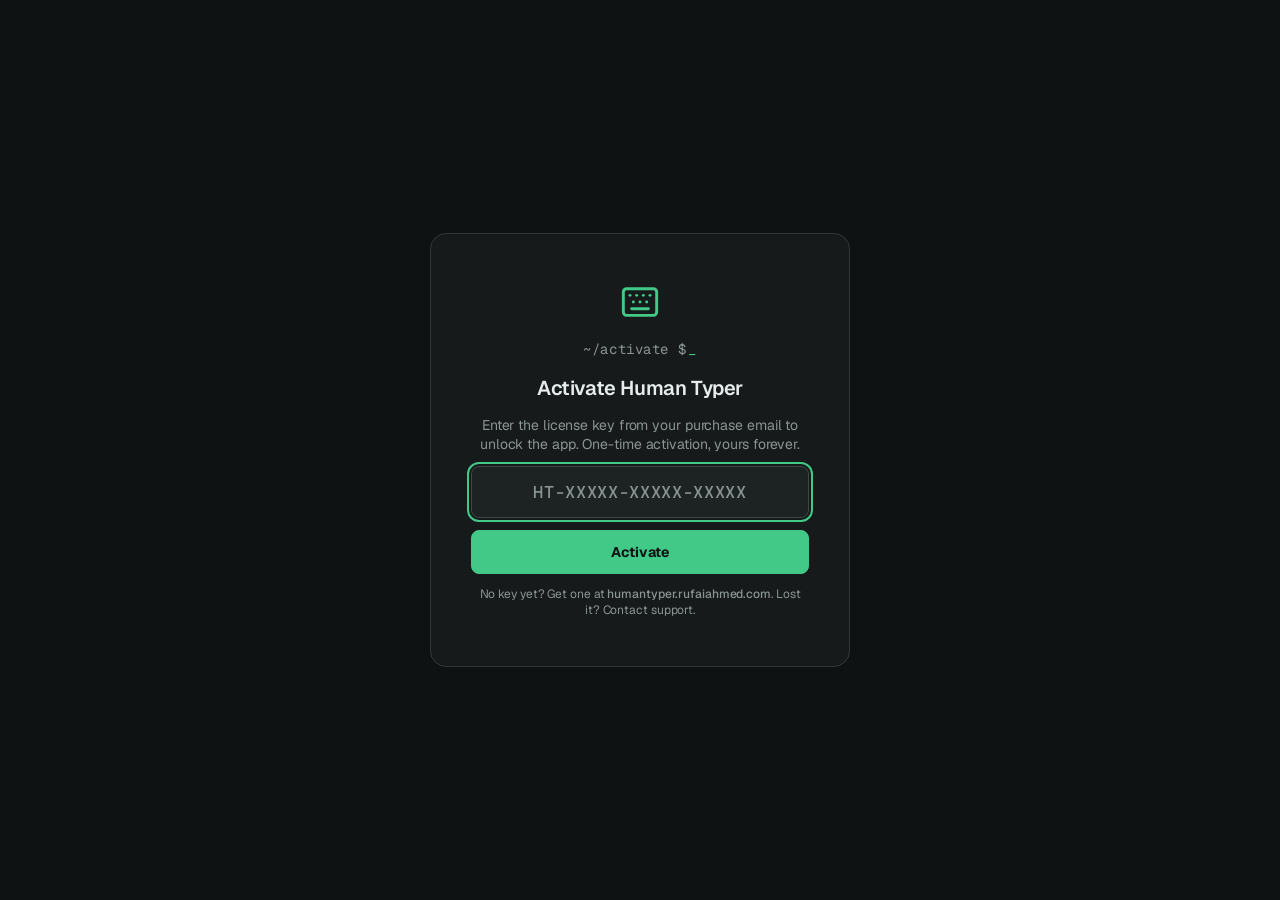
==== gui/index.html @ 70f7207b "Feature #5: Form mode (Tab-jump between fields) in GUI + CLI --tabs; exact mode = Humanize off" ====
<!DOCTYPE html>
<html lang="en">
<head>
    <meta charset="UTF-8">
    <meta name="viewport" content="width=device-width, initial-scale=1.0">
    <title>Human Typer</title>
    <link rel="stylesheet" href="style.css">
</head>
<body>
    <!-- License Activation Gate -->
    <div id="license-gate" class="license-gate hidden">
        <div class="license-card">
            <span class="logo-icon big" aria-hidden="true">
                <svg viewBox="0 0 24 24" fill="none" stroke="currentColor" stroke-width="1.75" stroke-linecap="round" stroke-linejoin="round">
                    <rect width="20" height="16" x="2" y="4" rx="2"/>
                    <path d="M6 8h.01"/><path d="M10 8h.01"/><path d="M14 8h.01"/><path d="M18 8h.01"/>
                    <path d="M8 12h.01"/><path d="M12 12h.01"/><path d="M16 12h.01"/>
                    <path d="M7 16h10"/>
                </svg>
            </span>
            <p class="prompt-line"><span class="prompt">~/activate $</span><span class="caret">_</span></p>
            <h1 class="license-title">Activate Human Typer</h1>
            <p class="license-sub">Enter the license key from your purchase email to unlock the app. One-time activation, yours forever.</p>
            <input type="text" id="license-key-input" class="license-input" placeholder="HT-XXXXX-XXXXX-XXXXX" autocomplete="off" spellcheck="false">
            <button id="btn-activate" class="btn btn-primary license-btn">Activate</button>
            <p id="license-error" class="license-error hidden"></p>
            <p class="license-foot">No key yet? Get one at <strong>humantyper.rufaiahmed.com</strong>. Lost it? Contact support.</p>
        </div>
    </div>

    <!-- Accessibility Permission Gate -->
    <div id="access-gate" class="license-gate hidden">
        <div class="license-card">
            <span class="logo-icon big" aria-hidden="true">
                <svg viewBox="0 0 24 24" fill="none" stroke="currentColor" stroke-width="1.75" stroke-linecap="round" stroke-linejoin="round">
                    <rect width="18" height="11" x="3" y="11" rx="2" ry="2"/>
                    <path d="M7 11V7a5 5 0 0 1 10 0v4"/>
                </svg>
            </span>
            <p class="prompt-line"><span class="prompt">~/permissions $</span><span class="caret">_</span></p>
            <h1 class="license-title">Enable Accessibility</h1>
            <p class="license-sub">Human Typer works by sending real keystrokes, which macOS only allows after you switch it on. The app stays locked until you do.</p>
            <ol class="access-steps">
                <li>Click <strong>Open System Settings</strong> below.</li>
                <li>Under <strong>Privacy &amp; Security &rarr; Accessibility</strong>, turn <strong>Human Typer</strong> on. Do the same under <strong>Input Monitoring</strong> so the global <kbd class="keycap">esc</kbd> stop works.</li>
                <li>Come back here, it unlocks on its own.</li>
            </ol>
            <button id="btn-open-access" class="btn btn-primary license-btn">Open System Settings</button>
            <p id="access-status" class="license-foot">Waiting for Accessibility. If it doesn't unlock right after you enable it, quit and reopen the app.</p>
        </div>
    </div>

    <!-- Main App -->
    <div id="app-root" class="app-container hidden">
        <!-- Update banner (shown when a newer version is available) -->
        <div id="update-banner" class="update-banner hidden">
            <span class="status-dot connected" aria-hidden="true"></span>
            <span id="update-text">A new version of Human Typer is available.</span>
            <button id="update-btn" class="btn btn-secondary btn-update">Download update</button>
        </div>

        <!-- Header -->
        <header class="app-header">
            <div class="logo-container">
                <span class="logo-icon" aria-hidden="true">
                    <svg viewBox="0 0 24 24" fill="none" stroke="currentColor" stroke-width="1.75" stroke-linecap="round" stroke-linejoin="round">
                        <rect width="20" height="16" x="2" y="4" rx="2"/>
                        <path d="M6 8h.01"/><path d="M10 8h.01"/><path d="M14 8h.01"/><path d="M18 8h.01"/>
                        <path d="M8 12h.01"/><path d="M12 12h.01"/><path d="M16 12h.01"/>
                        <path d="M7 16h10"/>
                    </svg>
                </span>
                <h1 class="wordmark"><span class="prompt">&#9656;</span> human_typer</h1>
            </div>
            <div class="status-pill">
                <span class="status-dot connected" aria-hidden="true"></span>
                <span class="status-text">licensed</span>
            </div>
        </header>

        <!-- How it works -->
        <ol class="steps">
            <li class="step"><span class="step-num">1</span><span class="step-text"><strong>Paste your text</strong> into the buffer below.</span></li>
            <li class="step"><span class="step-num">2</span><span class="step-text"><strong>Set the speed</strong> and humanize options.</span></li>
            <li class="step"><span class="step-num">3</span><span class="step-text"><strong>Hit Start</strong>, click your target app, typing begins after the countdown.</span></li>
        </ol>

        <!-- Main Workspace -->
        <main class="app-workspace">
            <!-- Left Column: Settings Panel -->
            <section class="panel settings-panel">
                <div class="panel-header">
                    <h2 class="eyebrow"><span class="prompt">&#9656;</span> SETTINGS</h2>
                </div>

                <div class="control-group">
                    <div class="control-label">
                        <label for="profile-select">Profile</label>
                        <span class="profile-actions">
                            <button id="btn-save-profile" class="btn btn-secondary btn-sm">Save</button>
                            <button id="btn-del-profile" class="btn btn-secondary btn-sm hidden">Delete</button>
                        </span>
                    </div>
                    <select id="profile-select" class="profile-select"></select>
                    <input id="profile-name" class="profile-name hidden" type="text" placeholder="Name this profile, then press Enter" maxlength="60" spellcheck="false">
                    <span class="control-desc">Presets and your saved fingerprints. Picking one sets every option below.</span>
                </div>

                <div class="control-group">
                    <div class="control-label">
                        <label for="speed">Typing Speed</label>
                        <span id="speed-value" class="control-value">100 ms</span>
                    </div>
                    <input type="range" id="speed" name="speed" min="2" max="200" value="100" step="1" class="slider">
                    <span class="control-desc">Delay between keystrokes. Lower = faster (2 ms is near-instant, 200 ms is relaxed). For top speed, turn Humanize off.</span>
                </div>

                <div class="control-group">
                    <div class="control-label">
                        <label for="delay">Countdown</label>
                        <span id="delay-value" class="control-value">5s</span>
                    </div>
                    <input type="range" id="delay" name="delay" min="1" max="10" value="5" step="1" class="slider">
                    <span class="control-desc">Seconds to switch to your target app and click into the field.</span>
                </div>

                <div class="divider"></div>

                <div class="toggle-group">
                    <div class="toggle-container">
                        <span class="toggle-title">Humanize</span>
                        <span class="toggle-desc">Natural rhythm: variable timing, key-distance flight, pauses after punctuation, and small hesitations.</span>
                    </div>
                    <div class="toggle-control">
                        <label class="switch">
                            <input type="checkbox" id="humanize" checked>
                            <span class="slider-round"></span>
                        </label>
                        <span class="toggle-state" aria-hidden="true"></span>
                    </div>
                </div>

                <div class="toggle-group">
                    <div class="toggle-container">
                        <span class="toggle-title">Form mode</span>
                        <span class="toggle-desc">Treat each line as a form field and press Tab between them. Pair with Humanize off for exact form filling.</span>
                    </div>
                    <div class="toggle-control">
                        <label class="switch">
                            <input type="checkbox" id="form-mode">
                            <span class="slider-round"></span>
                        </label>
                        <span class="toggle-state" aria-hidden="true"></span>
                    </div>
                </div>

                <div class="control-group" id="typo-group">
                    <div class="control-label">
                        <label for="typos">Typo &amp; Correction Rate</label>
                        <span id="typos-value" class="control-value">0%</span>
                    </div>
                    <input type="range" id="typos" name="typos" min="0" max="10" value="0" step="0.5" class="slider">
                    <span class="control-desc">Occasionally mistype a nearby key, then backspace and fix it.</span>
                </div>

                <div class="note">
                    <span class="note-icon" aria-hidden="true">
                        <svg viewBox="0 0 24 24" fill="none" stroke="currentColor" stroke-width="1.75" stroke-linecap="round" stroke-linejoin="round">
                            <circle cx="12" cy="12" r="10"/>
                            <path d="M12 16v-4"/><path d="M12 8h.01"/>
                        </svg>
                    </span>
                    <span>Press <kbd class="keycap">esc</kbd> anytime to stop instantly, even while another app is focused.</span>
                </div>
            </section>

            <!-- Right Column: Input -->
            <div class="right-column">
                <section class="panel input-panel">
                    <div class="panel-header">
                        <h2 class="eyebrow"><span class="prompt">&#9656;</span> TEXT TO TYPE</h2>
                        <button id="btn-clipboard" class="btn btn-secondary">
                            <span class="icon" aria-hidden="true">
                                <svg viewBox="0 0 24 24" fill="none" stroke="currentColor" stroke-width="1.75" stroke-linecap="round" stroke-linejoin="round">
                                    <rect width="8" height="4" x="8" y="2" rx="1" ry="1"/>
                                    <path d="M16 4h2a2 2 0 0 1 2 2v14a2 2 0 0 1-2 2H6a2 2 0 0 1-2-2V6a2 2 0 0 1 2-2h2"/>
                                </svg>
                            </span> Paste Clipboard
                        </button>
                    </div>

                    <div class="textarea-container">
                        <textarea id="text-input" placeholder="Paste or type your text here, then hit Start and click into the window you want it typed into."></textarea>
                        <div class="textarea-footer">
                            <span id="char-count">0 characters</span>
                            <span id="word-count">0 words</span>
                        </div>
                    </div>

                    <div id="stealth-meter" class="stealth-meter ok">
                        <div class="stealth-head">
                            <span class="stealth-dot" aria-hidden="true"></span>
                            <span id="stealth-level" class="stealth-level">Looks human</span>
                            <span id="stealth-wpm" class="stealth-wpm"></span>
                        </div>
                        <p id="stealth-tip" class="stealth-tip"></p>
                    </div>

                    <div class="action-bar">
                        <button id="btn-start" class="btn btn-primary">
                            <span class="icon" aria-hidden="true">
                                <svg viewBox="0 0 24 24" fill="none" stroke="currentColor" stroke-width="1.75" stroke-linecap="round" stroke-linejoin="round">
                                    <polygon points="6 3 20 12 6 21 6 3"/>
                                </svg>
                            </span> Start Typing
                        </button>
                    </div>
                </section>

                <section class="panel sandbox-panel">
                    <div class="panel-header">
                        <h2 class="eyebrow"><span class="prompt">&#9656;</span> TEST FIELD</h2>
                        <button id="btn-test" class="btn btn-secondary btn-sm">
                            <span class="icon" aria-hidden="true">
                                <svg viewBox="0 0 24 24" fill="none" stroke="currentColor" stroke-width="1.75" stroke-linecap="round" stroke-linejoin="round"><polygon points="6 3 20 12 6 21 6 3"/></svg>
                            </span> Test here
                        </button>
                    </div>
                    <div class="sandbox-container">
                        <input type="text" id="sandbox-input" placeholder="Click Test here and watch it type into this field, no app-switching needed.">
                        <div id="sandbox-status" class="sandbox-status hidden">
                            <span id="sandbox-status-text">starting</span>
                            <button id="btn-test-stop" class="btn btn-danger btn-sm">stop <kbd class="keycap">esc</kbd></button>
                        </div>
                        <p class="sandbox-desc">Types the text from the buffer above into this field, so you can preview the feel before a real app.</p>
                    </div>
                </section>
            </div>
        </main>
    </div>

    <!-- Active Typing Overlay -->
    <div id="typing-overlay" class="overlay hidden">
        <div class="overlay-card">
            <div class="overlay-content">
                <div class="countdown-circle">
                    <svg viewBox="0 0 120 120">
                        <circle cx="60" cy="60" r="50"></circle>
                        <circle cx="60" cy="60" r="50" id="progress-circle"></circle>
                    </svg>
                    <div id="countdown-timer" class="countdown-number">5</div>
                </div>

                <h3 id="overlay-title">Get ready</h3>
                <p id="overlay-instruction" class="overlay-desc">Click into the target field now!</p>

                <div id="overlay-stats" class="overlay-stats hidden">
                    <div class="progress-bar-container">
                        <div class="progress-bar-track">
                            <div id="progress-bar" class="progress-bar-fill"></div>
                        </div>
                        <div class="progress-label">
                            <span id="progress-percent">0%</span>
                            <span id="progress-counts">0 / 0 chars</span>
                        </div>
                    </div>

                    <div class="stats-grid">
                        <div class="stat-card">
                            <span class="stat-label">Speed</span>
                            <span id="stat-wpm" class="stat-value">-- WPM</span>
                        </div>
                        <div class="stat-card">
                            <span class="stat-label">Elapsed</span>
                            <span id="stat-time" class="stat-value">0.0s</span>
                        </div>
                        <div class="stat-card">
                            <span class="stat-label">Key</span>
                            <span id="stat-char" class="stat-value-char">None</span>
                        </div>
                    </div>
                </div>

                <div class="overlay-actions">
                    <button id="btn-pause" class="btn btn-secondary hidden">
                        <span class="icon" aria-hidden="true">
                            <svg viewBox="0 0 24 24" fill="none" stroke="currentColor" stroke-width="1.75" stroke-linecap="round" stroke-linejoin="round"><rect x="6" y="4" width="4" height="16" rx="1"/><rect x="14" y="4" width="4" height="16" rx="1"/></svg>
                        </span> Pause
                    </button>
                    <button id="btn-resume" class="btn btn-primary hidden">
                        <span class="icon" aria-hidden="true">
                            <svg viewBox="0 0 24 24" fill="none" stroke="currentColor" stroke-width="1.75" stroke-linecap="round" stroke-linejoin="round"><polygon points="6 3 20 12 6 21 6 3"/></svg>
                        </span> Resume
                    </button>
                    <button id="btn-abort" class="btn btn-danger">
                        <span class="icon" aria-hidden="true">
                            <svg viewBox="0 0 24 24" fill="none" stroke="currentColor" stroke-width="1.75" stroke-linecap="round" stroke-linejoin="round">
                                <rect width="14" height="14" x="5" y="5" rx="2"/>
                            </svg>
                        </span> Stop <kbd class="keycap">esc</kbd>
                    </button>
                </div>
            </div>
        </div>
    </div>

    <script src="app.js"></script>
</body>
</html>
---- gui/style.css ----
/* Self-hosted Geist + Geist Mono — offline-safe (no CDN inside the frozen app),
   FOUT-free on the landing. Paths are relative to this CSS file (gui/ or landing/). */
@font-face{font-family:"Geist";src:url("fonts/Geist-400.woff2") format("woff2");font-weight:400;font-style:normal;font-display:swap;}
@font-face{font-family:"Geist";src:url("fonts/Geist-500.woff2") format("woff2");font-weight:500;font-style:normal;font-display:swap;}
@font-face{font-family:"Geist";src:url("fonts/Geist-600.woff2") format("woff2");font-weight:600;font-style:normal;font-display:swap;}
@font-face{font-family:"Geist";src:url("fonts/Geist-700.woff2") format("woff2");font-weight:700;font-style:normal;font-display:swap;}
@font-face{font-family:"Geist Mono";src:url("fonts/GeistMono-400.woff2") format("woff2");font-weight:400;font-style:normal;font-display:swap;}
@font-face{font-family:"Geist Mono";src:url("fonts/GeistMono-500.woff2") format("woff2");font-weight:500;font-style:normal;font-display:swap;}

/* ============================================================
   TERMINAL REFINED — shared tokens (app GUI + marketing)
   :root = DARK (terminal-native, app default)
   [data-theme="light"] = light terminal (marketing landing)
   ============================================================ */
:root {
  /* ---- PRIMITIVE: NEUTRAL RAMP (cool near-black greys, hue ~200, low chroma) ---- */
  --neutral-950: oklch(0.180 0.006 200); /* #0a0c0d  page (dark)        */
  --neutral-900: oklch(0.215 0.006 200); /* #101314  surface-1          */
  --neutral-850: oklch(0.248 0.007 200); /* #161a1b  surface-2 / inset  */
  --neutral-800: oklch(0.285 0.008 200); /* #1c2122  surface-3 / hover   */
  --neutral-750: oklch(0.330 0.008 200); /* #242a2b  hairline            */
  --neutral-700: oklch(0.390 0.009 200); /* #313839  hairline-strong     */
  --neutral-600: oklch(0.500 0.010 200); /* #4a5452                      */
  --neutral-500: oklch(0.560 0.010 200); /* #5a635f  text-subtle         */
  --neutral-400: oklch(0.660 0.010 200); /* #7e8a87  text-muted          */
  --neutral-300: oklch(0.780 0.008 200); /* #aab4b1                      */
  --neutral-200: oklch(0.870 0.006 200); /* #cdd5d2  text-secondary(dk)  */
  --neutral-100: oklch(0.935 0.005 200); /* #e8edec  primary ink (dark)  */
  --neutral-50:  oklch(0.975 0.004 200); /* #f4f7f6                      */

  /* ---- PRIMITIVE: ACCENT RAMP (phosphor green, hue ~158, refined not neon) ----
     Rebrand to amber by shifting H -> ~75 and keeping L/C (contrast holds). */
  --accent-50:  oklch(0.965 0.030 158); /* #e9f9f0 */
  --accent-100: oklch(0.920 0.070 158); /* #c8f0da */
  --accent-200: oklch(0.860 0.110 158); /* #97e3bb */
  --accent-300: oklch(0.790 0.140 158); /* #5fd198 */
  --accent-400: oklch(0.745 0.150 158); /* #34c07d  accent on DARK / ring */
  --accent-500: oklch(0.690 0.150 159); /* #1fae6e  primary brand        */
  --accent-600: oklch(0.620 0.140 160); /* #18935c  hover                */
  --accent-700: oklch(0.530 0.120 161); /* #13784b  accent TEXT on light (AA ~4.8:1) */
  --accent-800: oklch(0.450 0.100 162); /* #105f3d */
  --accent-900: oklch(0.380 0.082 163); /* #0d4a30 */

  /* ---- PRIMITIVE: FUNCTIONAL (status only — never decoration) ----
     Phosphor green doubles as the "OK / activated / live" signal (terminal-true).
     Red + amber are the only other hues; strictly semantic. */
  --danger-400:  oklch(0.700 0.170 27);  /* #f08a82  danger on dark */
  --danger-500:  oklch(0.600 0.190 27);  /* #d24a40  invalid key/error */
  --danger-700:  oklch(0.500 0.155 27);  /* #a33327  danger text on light, AA */
  --warning-400: oklch(0.800 0.130 75);  /* #e3a52d  typo-rate caution, dark */
  --warning-700: oklch(0.560 0.110 64);  /* #8c5f10  caution text on light */
  --success-500: var(--accent-500);      /* OK = the phosphor green */

  /* ====== SEMANTIC: DARK (default — the app GUI) ====== */
  --bg:            var(--neutral-950);
  --surface-1:     var(--neutral-900);  /* panels, cards          */
  --surface-2:     var(--neutral-850);  /* inputs, textarea well  */
  --surface-3:     var(--neutral-800);  /* hover row, overlay chrome */
  --border:        var(--neutral-750);  /* the 1px workhorse      */
  --border-strong: var(--neutral-700);  /* emphasis / slider thumb */
  --text:          var(--neutral-100);  /* off-white, NOT #fff    */
  --text-secondary:var(--neutral-200);
  --text-muted:    var(--neutral-400);  /* labels, captions (AA on surfaces) */
  --text-subtle:   var(--neutral-500);  /* disabled, footnotes    */
  --accent:        var(--accent-400);   /* lifted L for vividness on dark */
  --accent-hover:  var(--accent-300);
  --accent-press:  var(--accent-500);
  --accent-text:   var(--accent-400);   /* accent used as text/link on dark */
  --accent-soft:   color-mix(in oklab, var(--accent-400) 14%, transparent); /* selected row wash */
  --on-accent:     var(--neutral-950);  /* DARK ink on green CTA (terminal inverse) */
  --ring:          var(--accent-400);
  /* dark uses NO drop shadow — depth = surface ladder + hairline */
  --shadow-1: none;
  --shadow-2: none;
  --shadow-overlay: none;
  --caret: var(--accent-400);

  /* ====== TYPE ====== */
  --font-display: "Geist", -apple-system, BlinkMacSystemFont, "Segoe UI", system-ui, sans-serif;
  --font-body:    "Geist", -apple-system, BlinkMacSystemFont, "Segoe UI", system-ui, sans-serif;
  --font-mono:    "Geist Mono", ui-monospace, "SF Mono", "Cascadia Code", Menlo, Consolas, monospace;

  --text-display: clamp(2.75rem, 1.6rem + 5vw, 4.5rem); /* 44->72 hero */
  --text-h1:   clamp(2rem, 1.5rem + 2.2vw, 2.75rem);     /* 32->44 */
  --text-h2:   clamp(1.5rem, 1.2rem + 1.3vw, 2rem);      /* 24->32 section */
  --text-h3:   1.25rem;     /* 20 panel/card title */
  --text-lg:   1.0625rem;   /* 17 hero subcopy */
  --text-base: 1rem;        /* 16 UI base / body min */
  --text-sm:   0.875rem;    /* 14 helper */
  --text-eyebrow: 0.75rem;  /* 12 uppercase mono label */
  --text-count: clamp(5rem, 3rem + 9vw, 9rem); /* 80->144 overlay digit */

  --lh-display: 1.03; --lh-heading: 1.12; --lh-body: 1.6; --lh-ui: 1.35;
  --ls-display: -0.03em; --ls-heading: -0.02em; --ls-body: -0.006em;
  --ls-eyebrow: 0.10em;  /* UPPERCASE mono eyebrows + keycaps */
  --ls-key: 0.04em;
  --fw-regular: 400; --fw-medium: 500; --fw-semibold: 600; --fw-bold: 700;
  --num: tabular-nums lining-nums; /* every counter/stat/timer/key */

  /* ====== SPACING (4px grid) ====== */
  --s-1:4px; --s-2:8px; --s-3:12px; --s-4:16px; --s-5:20px; --s-6:24px;
  --s-8:32px; --s-10:40px; --s-12:48px; --s-16:64px; --s-20:80px; --s-24:96px;
  --section-y: clamp(64px, 8vw, 128px);
  --container: 1120px; --measure: 66ch;

  /* ====== RADII (restrained, consistent) ====== */
  --r-xs:4px; --r-input:8px; --r-button:8px; --r-card:12px;
  --r-panel:12px; --r-media:16px; --r-overlay:16px; --r-pill:9999px;
  --bw-thin:1px; --bw-thick:2px;

  /* ====== MOTION (transform/opacity only; interaction-only) ====== */
  --t-press:120ms; --t-hover:160ms; --t-panel:200ms; --t-overlay:400ms;
  --ease:      cubic-bezier(0.2,0,0,1);   /* general / arriving */
  --ease-out:  cubic-bezier(0,0,0.2,1);
  --ease-snap: cubic-bezier(0.2,0.8,0.2,1); /* confident Start / toggle */
}

/* ====== SEMANTIC: LIGHT (marketing landing = "light terminal") ====== */
[data-theme="light"] {
  --bg:            #f4f6f5;  /* cool off-white, not pure #fff */
  --surface-1:     #ffffff;  /* cards/panels */
  --surface-2:     #eef1f0;  /* inputs / textarea well */
  --surface-3:     #e7ebeA;  /* hover */
  --border:        #e0e5e3;  /* 1px hairline */
  --border-strong: #c6cdca;
  --text:          #121716;  /* near-black ink, not pure #000 */
  --text-secondary:#2e3633;
  --text-muted:    #586460;  /* AA body-secondary */
  --text-subtle:   #828e8a;  /* large/labels only */
  --accent:        var(--accent-500);
  --accent-hover:  var(--accent-600);
  --accent-press:  var(--accent-700);
  --accent-text:   var(--accent-700); /* accent as TEXT/link, AA on light */
  --accent-soft:   var(--accent-50);
  --on-accent:     #06170f;  /* dark ink on green CTA, AA-safe */
  --ring:          var(--accent-600);
  --caret:         var(--accent-600);
  /* light DOES get soft NEUTRAL cool shadows (no glow, no accent tint) */
  --shadow-color: 16 22 20;
  --shadow-1: 0 1px 2px rgb(var(--shadow-color)/0.06), 0 0 0 1px rgb(var(--shadow-color)/0.04) inset;
  --shadow-2: 0 2px 4px rgb(var(--shadow-color)/0.05), 0 8px 24px -8px rgb(var(--shadow-color)/0.12);
  --shadow-overlay: 0 8px 16px rgb(var(--shadow-color)/0.08), 0 24px 40px -8px rgb(var(--shadow-color)/0.14);
}

/* hairline fallback for engines without oklch */
@supports not (color: oklch(0 0 0)) {
  :root { --bg:#0a0c0d; --surface-1:#101314; --surface-2:#161a1b; --surface-3:#1c2122;
    --border:#242a2b; --border-strong:#313839; --text:#e8edec; --text-muted:#7e8a87;
    --accent:#34c07d; --accent-hover:#5fd198; --on-accent:#0a0c0d; --ring:#34c07d; }
}

/* universal visible focus (a11y, both themes) */
:where(a,button,input,textarea,select,[role="switch"],[role="slider"]):focus-visible{
  outline: var(--bw-thick) solid var(--ring);
  outline-offset: 2px;
  border-radius: var(--r-input);
}
/* component outline:none rules would otherwise eat the ring — restore it explicitly */
.btn:focus-visible,
.license-input:focus-visible,
#text-input:focus-visible,
#sandbox-input:focus-visible{
  outline: var(--bw-thick) solid var(--ring);
  outline-offset: 2px;
}

/* GPU-light motion gate — REQUIRED */
@media (prefers-reduced-motion: reduce){
  *,*::before,*::after{
    animation-duration:.01ms!important; animation-iteration-count:1!important;
    transition-duration:.01ms!important; scroll-behavior:auto!important;
  }
}

/* ============================================================
   BASE
   ============================================================ */
*{ box-sizing:border-box; margin:0; padding:0; }

html{ -webkit-text-size-adjust:100%; }

body{
  background:var(--bg);
  color:var(--text);
  font-family:var(--font-body);
  font-size:var(--text-base);
  line-height:var(--lh-body);
  letter-spacing:var(--ls-body);
  min-height:100vh;
  -webkit-font-smoothing:antialiased;
  -moz-osx-font-smoothing:grayscale;
}

::selection{ background:var(--accent-soft); color:var(--text); }

.prompt{ color:var(--text-muted); font-family:var(--font-mono); }

/* every changing number sits on tabular mono */
.control-value, .toggle-state, #char-count, #word-count, .countdown-number,
.progress-label, .stat-value, .stat-value-char, .keycap, .license-input,
#progress-percent, #progress-counts{
  font-family:var(--font-mono);
  font-variant-numeric:var(--num);
}

/* inline SVG icon sizing */
.icon, .note-icon, .logo-icon{ display:inline-flex; align-items:center; justify-content:center; }
.icon svg{ width:18px; height:18px; }
.icon{ flex-shrink:0; }

/* ============================================================
   APP CONTAINER
   ============================================================ */
.app-container{
  max-width:var(--container);
  margin:0 auto;
  padding:var(--s-10) var(--s-6) var(--s-16);
  display:flex;
  flex-direction:column;
  gap:var(--s-8);
  min-height:100vh;
}

/* ============================================================
   HEADER
   ============================================================ */
.app-header{
  display:flex;
  justify-content:space-between;
  align-items:center;
  gap:var(--s-4);
  border-bottom:var(--bw-thin) solid var(--border);
  padding-bottom:var(--s-6);
}

.logo-container{ display:flex; align-items:center; gap:var(--s-3); }

.logo-icon{ color:var(--accent); }
.logo-icon svg{ width:24px; height:24px; }

.wordmark{
  font-family:var(--font-mono);
  font-weight:var(--fw-medium);
  font-size:1.0625rem;
  letter-spacing:var(--ls-key);
  color:var(--text);
}
.wordmark .prompt{ margin-right:2px; }

/* status pill + live dot */
.status-pill{
  display:inline-flex;
  align-items:center;
  gap:var(--s-2);
  padding:6px 12px;
  border:var(--bw-thin) solid var(--border);
  border-radius:var(--r-pill);
  background:var(--surface-1);
  font-family:var(--font-mono);
  font-size:var(--text-sm);
  color:var(--text-muted);
}
.status-text{ letter-spacing:var(--ls-key); }

.status-dot{
  width:8px; height:8px;
  border-radius:50%;
  background:var(--border-strong);
  flex-shrink:0;
}
.status-dot.connected{ background:var(--accent); } /* static, no glow, no pulse */

/* ============================================================
   STEPS (how it works)
   ============================================================ */
.steps{
  list-style:none;
  display:grid;
  grid-template-columns:repeat(3,1fr);
  gap:var(--s-3);
}

.step{
  display:flex;
  align-items:center;
  gap:var(--s-3);
  background:var(--surface-1);
  border:var(--bw-thin) solid var(--border);
  border-radius:var(--r-card);
  padding:var(--s-3) var(--s-4);
}

.step-num{
  flex-shrink:0;
  width:26px; height:26px;
  border-radius:var(--r-xs);
  background:var(--surface-2);
  border:var(--bw-thin) solid var(--border-strong);
  color:var(--text-muted);
  font-family:var(--font-mono);
  font-variant-numeric:var(--num);
  font-size:var(--text-sm);
  display:flex; align-items:center; justify-content:center;
}

.step-text{ font-size:var(--text-sm); color:var(--text-muted); line-height:var(--lh-ui); }
.step-text strong{ color:var(--text); font-weight:var(--fw-semibold); }

/* ============================================================
   WORKSPACE LAYOUT
   ============================================================ */
.app-workspace{
  display:grid;
  grid-template-columns:380px 1fr;
  gap:var(--s-8);
  align-items:start;
}

@media (max-width:900px){
  .app-workspace{ grid-template-columns:1fr; }
  .steps{ grid-template-columns:1fr; }
}

.right-column{ display:flex; flex-direction:column; gap:var(--s-8); }

/* ============================================================
   PANEL / CARD
   ============================================================ */
.panel{
  background:var(--surface-1);
  border:var(--bw-thin) solid var(--border);
  border-radius:var(--r-panel);
  padding:var(--s-6);
  display:flex;
  flex-direction:column;
  gap:var(--s-6);
  transition:border-color var(--t-hover) var(--ease);
}
.panel:hover{ border-color:var(--border-strong); }

.input-panel{ flex-grow:1; }

.panel-header{
  display:flex;
  justify-content:space-between;
  align-items:center;
  gap:var(--s-3);
}

/* uppercase mono eyebrow ("▸ SETTINGS") */
.eyebrow{
  font-family:var(--font-mono);
  font-weight:var(--fw-medium);
  font-size:var(--text-eyebrow);
  letter-spacing:var(--ls-eyebrow);
  text-transform:uppercase;
  color:var(--text-muted);
}
.eyebrow .prompt{ text-transform:none; }

.panel-tag{
  font-family:var(--font-mono);
  font-size:var(--text-eyebrow);
  letter-spacing:var(--ls-key);
  color:var(--text-muted);
  border:var(--bw-thin) solid var(--border);
  border-radius:var(--r-xs);
  padding:2px 8px;
}

.divider{ height:1px; background:var(--border); margin:0; }
.control-value.warn{ color:var(--warning-400); }

/* Profiles / Personas */
.profile-actions{ display:flex; gap:var(--s-2); }
.profile-select, .profile-name{
  width:100%;
  font-size:var(--text-base);
  color:var(--text);
  background:var(--surface-2);
  border:var(--bw-thin) solid var(--border);
  border-radius:var(--r-input);
  padding:8px 10px;
}
.profile-select{ font-family:var(--font-body); }
.profile-name{ font-family:var(--font-mono); margin-top:var(--s-2); }
.profile-select:focus-visible, .profile-name:focus-visible{ outline:var(--bw-thick) solid var(--ring); outline-offset:2px; }

/* Stealth meter (pre-send "will it pass?" readout) */
.stealth-meter{
  border:var(--bw-thin) solid var(--border);
  border-radius:var(--r-input);
  background:var(--surface-2);
  padding:var(--s-3);
  display:flex; flex-direction:column; gap:var(--s-2);
  font-size:var(--text-sm);
}
.stealth-head{ display:flex; align-items:center; gap:var(--s-2); }
.stealth-dot{ width:8px; height:8px; border-radius:var(--r-pill); background:var(--accent); flex-shrink:0; }
.stealth-level{ font-family:var(--font-mono); font-weight:var(--fw-medium); color:var(--text); }
.stealth-wpm{ margin-left:auto; font-family:var(--font-mono); color:var(--text-muted); font-variant-numeric:var(--num); }
.stealth-tip{ color:var(--text-muted); line-height:var(--lh-ui); margin:0; }
.stealth-meter.warn .stealth-dot{ background:var(--warning-400); }
.stealth-meter.warn .stealth-level{ color:var(--warning-400); }
.stealth-meter.bad .stealth-dot{ background:var(--danger-400); }
.stealth-meter.bad .stealth-level{ color:var(--danger-400); }

/* ============================================================
   CONTROLS / SLIDERS
   ============================================================ */
.control-group{ display:flex; flex-direction:column; gap:var(--s-2); }

.control-label{
  display:flex;
  justify-content:space-between;
  align-items:baseline;
  font-size:var(--text-sm);
  font-weight:var(--fw-medium);
}
.control-label label{ color:var(--text-secondary); }

.control-value{
  color:var(--accent-text);
  font-weight:var(--fw-medium);
  font-size:var(--text-sm);
}

.control-desc{ font-size:var(--text-sm); color:var(--text-muted); line-height:var(--lh-ui); }

/* native range, accent-color paints filled track + thumb in phosphor green */
.slider{
  -webkit-appearance:auto;
  appearance:auto;
  accent-color:var(--accent);
  width:100%;
  height:18px;
  margin:var(--s-1) 0;
  background:transparent;
  cursor:pointer;
}

/* ============================================================
   TOGGLE (Humanize)
   ============================================================ */
.toggle-group{
  display:flex;
  justify-content:space-between;
  align-items:center;
  gap:var(--s-4);
}

.toggle-container{ display:flex; flex-direction:column; gap:var(--s-1); }
.toggle-title{ font-size:var(--text-sm); font-weight:var(--fw-medium); color:var(--text-secondary); }
.toggle-desc{ font-size:var(--text-sm); color:var(--text-muted); line-height:var(--lh-ui); }

.toggle-control{ display:flex; align-items:center; gap:var(--s-3); flex-shrink:0; }

.switch{
  position:relative;
  display:inline-block;
  width:44px; height:26px;
  flex-shrink:0;
}
.switch input{ position:absolute; opacity:0; width:0; height:0; }

.slider-round{
  position:absolute;
  inset:0;
  cursor:pointer;
  background:var(--border);
  border-radius:var(--r-pill);
  transition:background-color var(--t-press) var(--ease-snap);
}
.slider-round:before{
  position:absolute;
  content:"";
  height:22px; width:22px;
  left:2px; bottom:2px;
  background:var(--surface-1);
  border:var(--bw-thin) solid var(--border-strong);
  border-radius:50%;
  transition:transform var(--t-press) var(--ease-snap);
}
.switch input:checked + .slider-round{ background:var(--accent); }
.switch input:checked + .slider-round:before{ transform:translateX(18px); border-color:transparent; }
.switch input:focus-visible + .slider-round{ outline:var(--bw-thick) solid var(--ring); outline-offset:2px; }

.toggle-state{ font-size:var(--text-sm); color:var(--text-muted); letter-spacing:var(--ls-key); }
.toggle-state::after{ content:"off"; }
.toggle-control:has(#humanize:checked) .toggle-state{ color:var(--accent-text); }
.toggle-control:has(#humanize:checked) .toggle-state::after{ content:"on"; }

/* disabled control group (typo slider when Humanize is off) */
.control-group.disabled{ opacity:0.4; pointer-events:none; }

/* ============================================================
   TEXTAREA / COUNTS
   ============================================================ */
.textarea-container{
  position:relative;
  display:flex;
  flex-direction:column;
  background:var(--surface-2);
  border:var(--bw-thin) solid var(--border);
  border-radius:var(--r-card);
  transition:border-color var(--t-hover) var(--ease);
}
.textarea-container:focus-within{ border-color:var(--border-strong); }

#text-input{
  width:100%;
  min-height:220px;
  background:transparent;
  border:none;
  outline:none;
  color:var(--text);
  caret-color:var(--caret);
  font-family:var(--font-mono);
  font-size:var(--text-base);
  line-height:var(--lh-body);
  padding:var(--s-4);
  resize:vertical;
}
#text-input::placeholder{ color:var(--text-muted); }

.textarea-footer{
  display:flex;
  justify-content:flex-end;
  gap:var(--s-5);
  padding:var(--s-3) var(--s-4);
  border-top:var(--bw-thin) solid var(--border);
  font-size:var(--text-sm);
  color:var(--text-muted);
}

/* ============================================================
   SANDBOX / TEST FIELD
   ============================================================ */
.sandbox-container{ display:flex; flex-direction:column; gap:var(--s-3); }

#sandbox-input{
  width:100%;
  background:var(--surface-2);
  border:var(--bw-thin) solid var(--border);
  border-radius:var(--r-input);
  padding:var(--s-3) var(--s-4);
  color:var(--text);
  caret-color:var(--caret);
  font-family:var(--font-mono);
  font-size:var(--text-base);
  outline:none;
  transition:border-color var(--t-hover) var(--ease);
}
#sandbox-input::placeholder{ color:var(--text-muted); }
#sandbox-input:focus{ border-color:var(--border-strong); }

.sandbox-desc{ font-size:var(--text-sm); color:var(--text-muted); }

/* ============================================================
   BUTTONS
   ============================================================ */
.btn{
  display:inline-flex;
  align-items:center;
  justify-content:center;
  gap:var(--s-2);
  font-family:var(--font-body);
  font-size:var(--text-sm);
  font-weight:var(--fw-medium);
  padding:10px 16px;
  border-radius:var(--r-button);
  border:var(--bw-thin) solid transparent;
  cursor:pointer;
  outline:none;
  transition:background-color var(--t-hover) var(--ease),
             border-color var(--t-hover) var(--ease),
             transform var(--t-press) var(--ease-snap);
}

.btn-primary{
  background:var(--accent);
  color:var(--on-accent);
  border-color:var(--accent);
  font-family:var(--font-display);
  font-weight:var(--fw-bold);
  padding:12px 18px;
}
.btn-primary:hover{ background:var(--accent-hover); border-color:var(--accent-hover); }
.btn-primary:active{ transform:translateY(1px); }
.btn-primary:disabled{
  background:var(--surface-3);
  border-color:var(--border);
  color:var(--text-subtle);
  cursor:not-allowed;
  transform:none;
}

.btn-secondary{
  background:transparent;
  color:var(--text-secondary);
  border-color:var(--border);
}
.btn-secondary:hover{ background:var(--surface-3); border-color:var(--border-strong); }
.btn-secondary:active{ transform:translateY(1px); }

.btn-danger{
  background:transparent;
  color:var(--danger-400);
  border-color:var(--danger-500);
}
.btn-danger:hover{ background:color-mix(in oklab, var(--danger-500) 12%, transparent); }
.btn-danger:active{ transform:translateY(1px); }

.action-bar{ display:flex; justify-content:flex-end; }

#btn-start{ width:100%; padding:14px; font-size:var(--text-base); }
#btn-abort{ flex:1; padding:12px; }

/* ============================================================
   NOTE + KEYCAP
   ============================================================ */
.note{
  display:flex;
  align-items:center;
  gap:var(--s-2);
  background:var(--surface-2);
  border:var(--bw-thin) solid var(--border);
  border-radius:var(--r-input);
  padding:var(--s-3);
  font-size:var(--text-sm);
  color:var(--text-muted);
  line-height:var(--lh-ui);
}
.note-icon{ color:var(--text-muted); flex-shrink:0; }
.note-icon svg{ width:18px; height:18px; }

.keycap{
  display:inline-block;
  font-family:var(--font-mono);
  font-feature-settings:'liga' 0,'calt' 0;
  font-size:var(--text-sm);
  font-weight:var(--fw-medium);
  letter-spacing:var(--ls-key);
  color:var(--text-secondary);
  background:var(--surface-2);
  border:var(--bw-thin) solid var(--border);
  border-bottom:var(--bw-thick) solid var(--border-strong);
  border-radius:var(--r-xs);
  padding:1px 6px;
}

/* ============================================================
   TYPING / COUNTDOWN OVERLAY (opaque, no blur)
   ============================================================ */
.overlay{
  position:fixed;
  inset:0;
  z-index:100;
  background:var(--bg);
  display:flex;
  align-items:center;
  justify-content:center;
  padding:var(--s-6);
  animation:overlay-in var(--t-overlay) var(--ease-out);
}
@keyframes overlay-in{
  from{ opacity:0; transform:scale(0.98); }
  to{ opacity:1; transform:none; }
}

.overlay-card{
  width:100%;
  max-width:480px;
  background:var(--surface-1);
  border:var(--bw-thin) solid var(--border);
  border-radius:var(--r-overlay);
  padding:var(--s-12) var(--s-10);
  display:flex;
  flex-direction:column;
  align-items:center;
  text-align:center;
}

.overlay-content{
  display:flex;
  flex-direction:column;
  align-items:center;
  gap:var(--s-6);
  width:100%;
}

/* progress ring */
.countdown-circle{ position:relative; width:140px; height:140px; }
.countdown-circle svg{ width:140px; height:140px; transform:rotate(-90deg); }
.countdown-circle circle{ fill:none; stroke-width:6; }
.countdown-circle circle:first-child{ stroke:var(--border-strong); }
.countdown-circle circle:last-child{
  stroke:var(--accent);
  stroke-linecap:round;
  stroke-dasharray:314;
  stroke-dashoffset:0;
  transition:stroke-dashoffset var(--t-panel) var(--ease-out);
}

.countdown-number{
  position:absolute;
  top:50%; left:50%;
  transform:translate(-50%,-50%);
  font-size:3.25rem;
  font-weight:var(--fw-medium);
  color:var(--text);
  line-height:1;
}

#overlay-title{
  font-family:var(--font-display);
  font-size:var(--text-h3);
  font-weight:var(--fw-semibold);
  letter-spacing:var(--ls-heading);
}

.overlay-desc{
  font-size:var(--text-sm);
  color:var(--text-muted);
  max-width:46ch;
  line-height:var(--lh-ui);
}

#overlay-stats{
  width:100%;
  display:flex;
  flex-direction:column;
  gap:var(--s-6);
  margin-top:var(--s-1);
  animation:overlay-in var(--t-overlay) var(--ease-out);
}

.progress-bar-container{ display:flex; flex-direction:column; gap:var(--s-2); text-align:left; }

.progress-bar-track{
  width:100%;
  height:8px;
  background:var(--surface-3);
  border-radius:var(--r-pill);
  overflow:hidden;
}
.progress-bar-fill{
  height:100%;
  width:100%;
  transform:scaleX(0);
  transform-origin:left center;
  background:var(--accent);
  border-radius:var(--r-pill);
  transition:transform var(--t-panel) var(--ease-out);
}

.progress-label{
  display:flex;
  justify-content:space-between;
  font-size:var(--text-sm);
  color:var(--text-muted);
}

.stats-grid{
  display:grid;
  grid-template-columns:repeat(3,1fr);
  gap:var(--s-3);
  width:100%;
}
.stat-card{
  background:var(--surface-2);
  border:var(--bw-thin) solid var(--border);
  border-radius:var(--r-card);
  padding:var(--s-3);
  display:flex;
  flex-direction:column;
  gap:var(--s-1);
  text-align:left;
}
.stat-label{
  font-family:var(--font-mono);
  font-size:var(--text-eyebrow);
  letter-spacing:var(--ls-eyebrow);
  text-transform:uppercase;
  color:var(--text-muted);
}
.stat-value{ font-size:var(--text-lg); font-weight:var(--fw-medium); color:var(--text); }
.stat-value-char{
  font-size:var(--text-lg);
  font-weight:var(--fw-medium);
  color:var(--accent-text);
  overflow:hidden;
  text-overflow:ellipsis;
  white-space:nowrap;
}

.overlay-actions{ width:100%; margin-top:var(--s-2); display:flex; gap:var(--s-2); }
.overlay-actions #btn-pause, .overlay-actions #btn-resume{ flex:1; padding:12px; }
#btn-abort .keycap{ margin-left:var(--s-1); }

/* ============================================================
   LICENSE ACTIVATION GATE
   ============================================================ */
.license-gate{
  position:fixed;
  inset:0;
  z-index:200;
  display:flex;
  align-items:center;
  justify-content:center;
  padding:var(--s-6);
  background:var(--bg);
}

.license-card{
  width:100%;
  max-width:420px;
  background:var(--surface-1);
  border:var(--bw-thin) solid var(--border);
  border-radius:var(--r-overlay);
  padding:var(--s-12) var(--s-10);
  display:flex;
  flex-direction:column;
  align-items:center;
  text-align:center;
  gap:var(--s-3);
}

.logo-icon.big{ color:var(--accent); margin-bottom:var(--s-1); }
.logo-icon.big svg{ width:40px; height:40px; }

.prompt-line{
  font-family:var(--font-mono);
  font-size:var(--text-sm);
  letter-spacing:var(--ls-key);
  color:var(--text-muted);
}
.prompt-line .prompt{ color:var(--text-muted); }
.prompt-line .caret{ color:var(--caret); margin-left:2px; }

.license-title{
  font-family:var(--font-display);
  font-size:var(--text-h3);
  font-weight:var(--fw-semibold);
  letter-spacing:var(--ls-heading);
}

.license-sub{ font-size:var(--text-sm); color:var(--text-muted); line-height:var(--lh-ui); }

.license-input{
  width:100%;
  text-align:center;
  background:var(--surface-2);
  border:var(--bw-thin) solid var(--border);
  border-radius:var(--r-input);
  padding:14px var(--s-4);
  color:var(--text);
  caret-color:var(--caret);
  font-size:var(--text-lg);
  font-weight:var(--fw-medium);
  letter-spacing:var(--ls-key);
  text-transform:uppercase;
  font-feature-settings:'liga' 0,'calt' 0;
  outline:none;
  transition:border-color var(--t-hover) var(--ease);
}
.license-input::placeholder{ color:var(--text-muted); text-transform:none; letter-spacing:var(--ls-key); }
.license-input:focus{ border-color:var(--border-strong); }

.license-btn{ width:100%; }

.license-error{
  font-family:var(--font-mono);
  font-size:var(--text-sm);
  color:var(--danger-400);
}

.license-foot{ font-size:var(--text-eyebrow); color:var(--text-muted); line-height:var(--lh-ui); }
.license-foot strong{ color:var(--text-muted); font-weight:var(--fw-medium); }

/* Accessibility gate steps */
.access-steps{
  text-align:left;
  margin:var(--s-2) 0 var(--s-4);
  padding-left:1.2rem;
  display:flex; flex-direction:column; gap:var(--s-2);
  font-size:var(--text-sm); color:var(--text-muted); line-height:var(--lh-ui);
}
.access-steps strong{ color:var(--text); font-weight:var(--fw-medium); }
#access-status{ margin-top:var(--s-3); }

/* small button (Test here / inline stop) */
.btn-sm{ padding:6px 10px; font-size:var(--text-sm); }

/* inline test-field status — replaces the blocking overlay for in-window tests */
.sandbox-status{
  display:flex; align-items:center; justify-content:space-between; gap:var(--s-3);
  margin-top:var(--s-3); padding:var(--s-2) var(--s-3);
  border:var(--bw-thin) solid var(--border); border-radius:var(--r-input);
  background:var(--surface-2);
  font-family:var(--font-mono); font-size:var(--text-sm); color:var(--accent-text);
  font-variant-numeric:var(--num);
}

/* ============================================================
   UPDATE BANNER
   ============================================================ */
.update-banner{
  display:flex;
  align-items:center;
  justify-content:center;
  gap:var(--s-3);
  flex-wrap:wrap;
  background:var(--surface-1);
  border:var(--bw-thin) solid var(--border);
  border-radius:var(--r-card);
  padding:var(--s-3) var(--s-4);
  font-size:var(--text-sm);
  color:var(--text-secondary);
}
.btn-update{ padding:8px 14px; }

/* ============================================================
   UTILITIES
   ============================================================ */
.hidden{ display:none !important; }
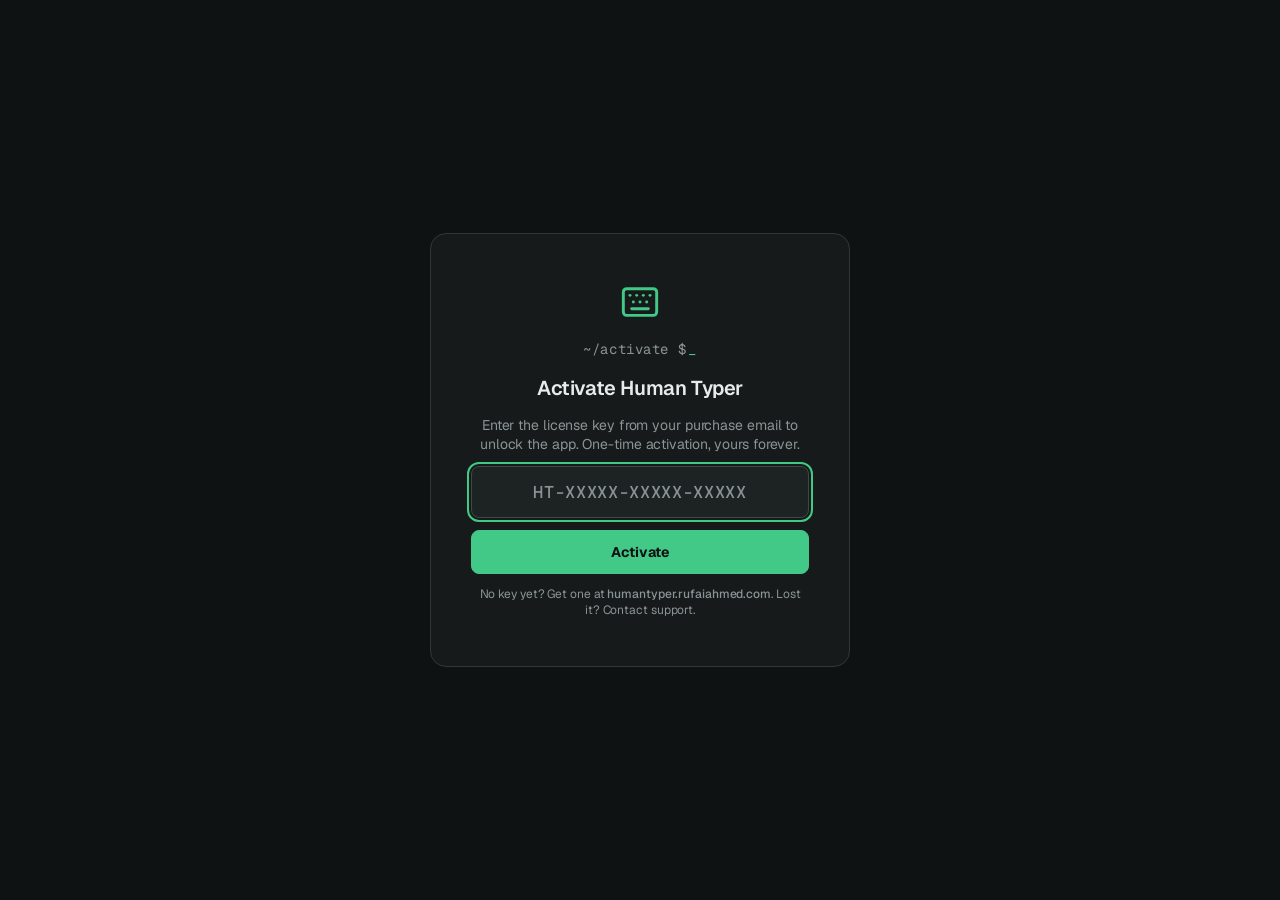
==== commit 83cf0cf2: "Fix global stop on Touch Bar Macs: CGEventTap + Cmd+. (drop Input Monitoring) Touch Bar Esc is deliv" ====
--- a/gui/index.html
+++ b/gui/index.html
@@ -39,14 +39,14 @@
             </span>
             <p class="prompt-line"><span class="prompt">~/permissions $</span><span class="caret">_</span></p>
             <h1 class="license-title">Enable Accessibility</h1>
-            <p class="license-sub">Human Typer works by sending real keystrokes, which macOS only allows after you switch it on. The app stays locked until you do.</p>
-            <ol class="access-steps">
-                <li>Click <strong>Open System Settings</strong> below.</li>
-                <li>Under <strong>Privacy &amp; Security &rarr; Accessibility</strong>, turn <strong>Human Typer</strong> on. Do the same under <strong>Input Monitoring</strong> so the global <kbd class="keycap">esc</kbd> stop works.</li>
-                <li>Come back here, it unlocks on its own.</li>
-            </ol>
-            <button id="btn-open-access" class="btn btn-primary license-btn">Open System Settings</button>
-            <p id="access-status" class="license-foot">Waiting for Accessibility. If it doesn't unlock right after you enable it, quit and reopen the app.</p>
+            <p class="license-sub">Human Typer needs one macOS permission — <strong>Accessibility</strong> — to send keystrokes and to catch the global <kbd class="keycap">Cmd + .</kbd> stop. It stays locked until that's on. A rebuild can reset it, so you may need to re-enable it.</p>
+            <ul class="perm-list">
+                <li><span id="perm-acc-dot" class="perm-dot"></span><span><strong>Accessibility</strong> lets it type into any app and stop from anywhere.</span></li>
+            </ul>
+            <div class="access-buttons">
+                <button id="btn-open-access" class="btn btn-primary license-btn">Open Accessibility</button>
+            </div>
+            <p id="access-status" class="license-foot">Turn Human Typer on, then come back. It unlocks on its own.</p>
         </div>
     </div>
 
@@ -154,6 +154,34 @@
                     </div>
                 </div>
 
+                <div class="toggle-group">
+                    <div class="toggle-container">
+                        <span class="toggle-title">Quick-type hotkey</span>
+                        <span class="toggle-desc">Press <kbd class="keycap">Cmd/Ctrl + Shift + H</kbd> in any app to type your clipboard into the focused field (1s lead-in).</span>
+                    </div>
+                    <div class="toggle-control">
+                        <label class="switch">
+                            <input type="checkbox" id="hotkey-toggle">
+                            <span class="slider-round"></span>
+                        </label>
+                        <span class="toggle-state" aria-hidden="true"></span>
+                    </div>
+                </div>
+
+                <div class="toggle-group">
+                    <div class="toggle-container">
+                        <span class="toggle-title">Clipboard watch</span>
+                        <span class="toggle-desc">Auto-types whatever you copy into the focused field. Powerful but eager. Leave off unless you want it.</span>
+                    </div>
+                    <div class="toggle-control">
+                        <label class="switch">
+                            <input type="checkbox" id="clipwatch-toggle">
+                            <span class="slider-round"></span>
+                        </label>
+                        <span class="toggle-state" aria-hidden="true"></span>
+                    </div>
+                </div>
+
                 <div class="control-group" id="typo-group">
                     <div class="control-label">
                         <label for="typos">Typo &amp; Correction Rate</label>
@@ -170,7 +198,7 @@
                             <path d="M12 16v-4"/><path d="M12 8h.01"/>
                         </svg>
                     </span>
-                    <span>Press <kbd class="keycap">esc</kbd> anytime to stop instantly, even while another app is focused.</span>
+                    <span>Press <kbd class="keycap">Cmd + .</kbd> from any app to stop instantly. <kbd class="keycap">esc</kbd> also stops while this window is focused.</span>
                 </div>
             </section>
 
@@ -233,6 +261,21 @@
                             <button id="btn-test-stop" class="btn btn-danger btn-sm">stop <kbd class="keycap">esc</kbd></button>
                         </div>
                         <p class="sandbox-desc">Types the text from the buffer above into this field, so you can preview the feel before a real app.</p>
+                    </div>
+                </section>
+
+                <section class="panel queue-panel">
+                    <div class="panel-header">
+                        <h2 class="eyebrow"><span class="prompt">&#9656;</span> QUEUE</h2>
+                        <span class="profile-actions">
+                            <button id="btn-add-queue" class="btn btn-secondary btn-sm">Add buffer</button>
+                            <button id="btn-run-queue" class="btn btn-primary btn-sm hidden">Run queue</button>
+                        </span>
+                    </div>
+                    <ul id="queue-list" class="queue-list"></ul>
+                    <div class="queue-foot">
+                        <label class="queue-sched">Start in <input id="queue-delay-min" type="number" min="0" max="120" value="0" class="queue-min"> min</label>
+                        <span id="queue-empty" class="control-desc">Stack documents to type one after another.</span>
                     </div>
                 </section>
             </div>
--- a/gui/style.css
+++ b/gui/style.css
@@ -405,6 +405,25 @@
 .stealth-meter.bad .stealth-dot{ background:var(--danger-400); }
 .stealth-meter.bad .stealth-level{ color:var(--danger-400); }
 
+/* Queue */
+.queue-list{ list-style:none; margin:0; padding:0; display:flex; flex-direction:column; gap:var(--s-2); }
+.queue-item{
+  display:flex; align-items:center; gap:var(--s-2);
+  background:var(--surface-2); border:var(--bw-thin) solid var(--border);
+  border-radius:var(--r-input); padding:var(--s-2) var(--s-3); font-size:var(--text-sm);
+}
+.queue-text{ flex:1; font-family:var(--font-mono); color:var(--text-muted); overflow:hidden; text-overflow:ellipsis; white-space:nowrap; }
+.queue-del{ background:none; border:none; color:var(--text-subtle); cursor:pointer; font-size:var(--text-sm); padding:0 4px; }
+.queue-del:hover{ color:var(--danger-400); }
+.queue-foot{ display:flex; align-items:center; gap:var(--s-3); margin-top:var(--s-1); flex-wrap:wrap; }
+.queue-sched{ font-size:var(--text-sm); color:var(--text-muted); display:flex; align-items:center; gap:var(--s-2); }
+.queue-min{
+  width:64px; font-family:var(--font-mono); font-variant-numeric:var(--num);
+  background:var(--surface-2); border:var(--bw-thin) solid var(--border);
+  border-radius:var(--r-input); color:var(--text); padding:4px 8px;
+}
+.queue-min:focus-visible{ outline:var(--bw-thick) solid var(--ring); outline-offset:2px; }
+
 /* ============================================================
    CONTROLS / SLIDERS
    ============================================================ */
@@ -889,6 +908,18 @@
 .access-steps strong{ color:var(--text); font-weight:var(--fw-medium); }
 #access-status{ margin-top:var(--s-3); }
 
+/* Permission gate: two-permission list + dots + stacked buttons */
+.perm-list{
+  list-style:none; margin:var(--s-2) 0 var(--s-4); padding:0;
+  display:flex; flex-direction:column; gap:var(--s-3);
+  text-align:left; font-size:var(--text-sm); color:var(--text-muted); line-height:var(--lh-ui);
+}
+.perm-list li{ display:flex; align-items:flex-start; gap:var(--s-3); }
+.perm-list strong{ color:var(--text); font-weight:var(--fw-medium); }
+.perm-dot{ width:8px; height:8px; border-radius:var(--r-pill); background:var(--border-strong); flex-shrink:0; margin-top:6px; }
+.perm-dot.on{ background:var(--accent); }
+.access-buttons{ display:flex; flex-direction:column; gap:var(--s-2); width:100%; }
+
 /* small button (Test here / inline stop) */
 .btn-sm{ padding:6px 10px; font-size:var(--text-sm); }
 
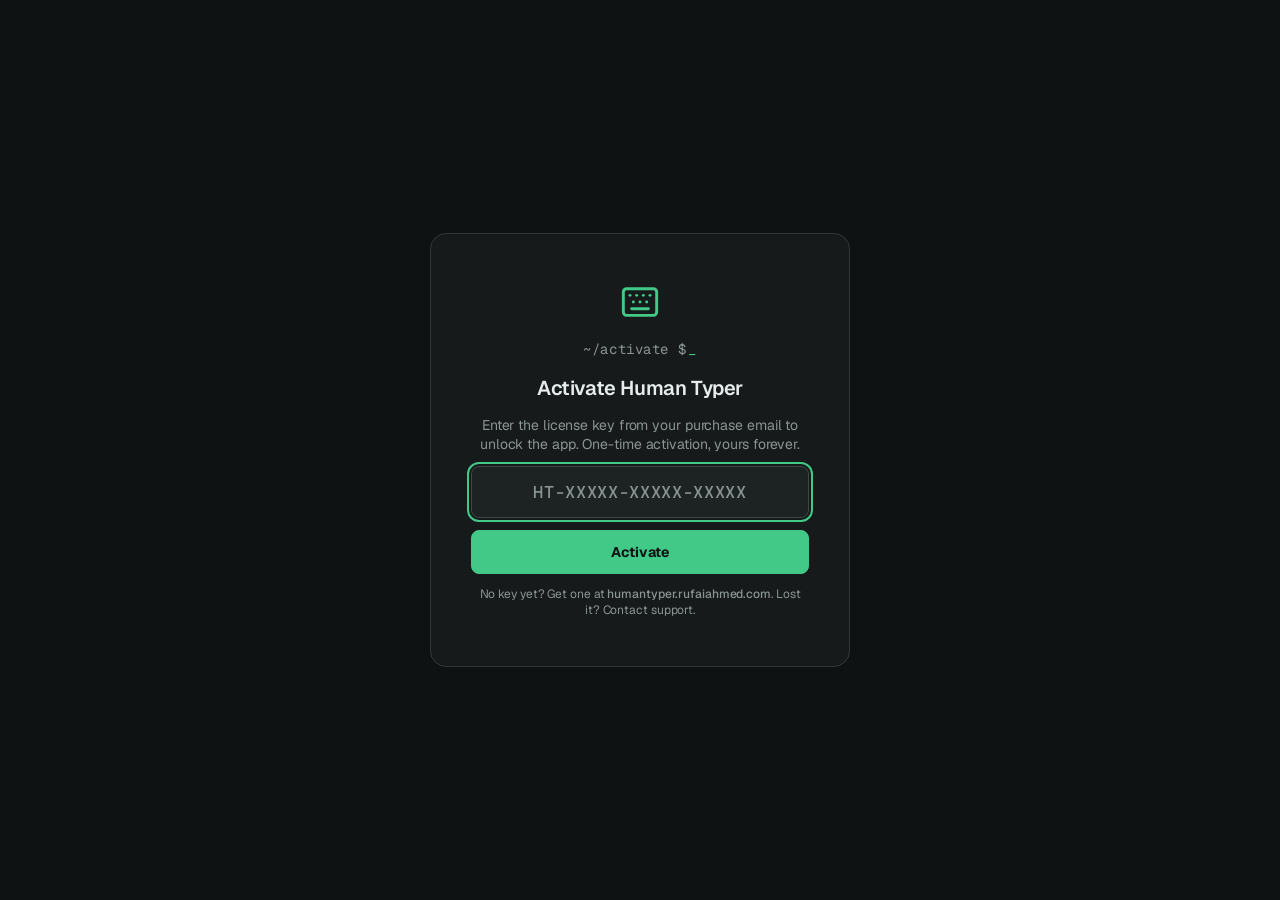
==== commit 2966e258: "Let the countdown run to 30 seconds The slider capped at 10s, which is tight when the target field t" ====
--- a/gui/index.html
+++ b/gui/index.html
@@ -120,7 +120,7 @@
                         <label for="delay">Countdown</label>
                         <span id="delay-value" class="control-value">5s</span>
                     </div>
-                    <input type="range" id="delay" name="delay" min="1" max="10" value="5" step="1" class="slider">
+                    <input type="range" id="delay" name="delay" min="1" max="30" value="5" step="1" class="slider">
                     <span class="control-desc">Seconds to switch to your target app and click into the field.</span>
                 </div>
 
@@ -207,14 +207,36 @@
                 <section class="panel input-panel">
                     <div class="panel-header">
                         <h2 class="eyebrow"><span class="prompt">&#9656;</span> TEXT TO TYPE</h2>
-                        <button id="btn-clipboard" class="btn btn-secondary">
-                            <span class="icon" aria-hidden="true">
-                                <svg viewBox="0 0 24 24" fill="none" stroke="currentColor" stroke-width="1.75" stroke-linecap="round" stroke-linejoin="round">
-                                    <rect width="8" height="4" x="8" y="2" rx="1" ry="1"/>
-                                    <path d="M16 4h2a2 2 0 0 1 2 2v14a2 2 0 0 1-2 2H6a2 2 0 0 1-2-2V6a2 2 0 0 1 2-2h2"/>
-                                </svg>
-                            </span> Paste Clipboard
-                        </button>
+                        <div class="panel-header-actions">
+                            <div id="ai-controls" class="ai-controls hidden">
+                                <select id="ai-style" class="ai-style" title="Rephrase tone">
+                                    <option value="natural">Natural</option>
+                                    <option value="formal">Formal</option>
+                                    <option value="casual">Casual</option>
+                                    <option value="simpler">Simpler</option>
+                                    <option value="shorter">Shorter</option>
+                                    <option value="confident">Confident</option>
+                                </select>
+                                <button id="btn-rephrase" class="btn btn-secondary" title="Rewrite the text to read human, then you type it">
+                                    <span class="icon" aria-hidden="true">
+                                        <svg viewBox="0 0 24 24" fill="none" stroke="currentColor" stroke-width="1.75" stroke-linecap="round" stroke-linejoin="round"><path d="M12 3v3m0 12v3M5.6 5.6l2.1 2.1m8.6 8.6 2.1 2.1M3 12h3m12 0h3M5.6 18.4l2.1-2.1m8.6-8.6 2.1-2.1"/></svg>
+                                    </span> Rephrase
+                                </button>
+                                <button id="btn-ai-settings" class="btn btn-icon" title="AI settings" aria-label="AI settings">
+                                    <span class="icon" aria-hidden="true">
+                                        <svg viewBox="0 0 24 24" fill="none" stroke="currentColor" stroke-width="1.75" stroke-linecap="round" stroke-linejoin="round"><circle cx="12" cy="12" r="3"/><path d="M19.4 15a1.65 1.65 0 0 0 .33 1.82l.06.06a2 2 0 1 1-2.83 2.83l-.06-.06a1.65 1.65 0 0 0-1.82-.33 1.65 1.65 0 0 0-1 1.51V21a2 2 0 0 1-4 0v-.09A1.65 1.65 0 0 0 9 19.4a1.65 1.65 0 0 0-1.82.33l-.06.06a2 2 0 1 1-2.83-2.83l.06-.06a1.65 1.65 0 0 0 .33-1.82 1.65 1.65 0 0 0-1.51-1H3a2 2 0 0 1 0-4h.09A1.65 1.65 0 0 0 4.6 9a1.65 1.65 0 0 0-.33-1.82l-.06-.06a2 2 0 1 1 2.83-2.83l.06.06a1.65 1.65 0 0 0 1.82.33H9a1.65 1.65 0 0 0 1-1.51V3a2 2 0 0 1 4 0v.09a1.65 1.65 0 0 0 1 1.51 1.65 1.65 0 0 0 1.82-.33l.06-.06a2 2 0 1 1 2.83 2.83l-.06.06a1.65 1.65 0 0 0-.33 1.82V9a1.65 1.65 0 0 0 1.51 1H21a2 2 0 0 1 0 4h-.09a1.65 1.65 0 0 0-1.51 1z"/></svg>
+                                    </span>
+                                </button>
+                            </div>
+                            <button id="btn-clipboard" class="btn btn-secondary">
+                                <span class="icon" aria-hidden="true">
+                                    <svg viewBox="0 0 24 24" fill="none" stroke="currentColor" stroke-width="1.75" stroke-linecap="round" stroke-linejoin="round">
+                                        <rect width="8" height="4" x="8" y="2" rx="1" ry="1"/>
+                                        <path d="M16 4h2a2 2 0 0 1 2 2v14a2 2 0 0 1-2 2H6a2 2 0 0 1-2-2V6a2 2 0 0 1 2-2h2"/>
+                                    </svg>
+                                </span> Paste Clipboard
+                            </button>
+                        </div>
                     </div>
 
                     <div class="textarea-container">
@@ -232,6 +254,49 @@
                             <span id="stealth-wpm" class="stealth-wpm"></span>
                         </div>
                         <p id="stealth-tip" class="stealth-tip"></p>
+                    </div>
+
+                    <!-- AI rephrase preview: review before it replaces your text -->
+                    <div id="ai-preview" class="ai-preview hidden">
+                        <div class="ai-preview-head"><span class="prompt">&#9656;</span> Rephrased draft</div>
+                        <div id="ai-preview-text" class="ai-preview-text"></div>
+                        <div class="ai-preview-actions">
+                            <button id="ai-accept" class="btn btn-primary">Use this</button>
+                            <button id="ai-discard" class="btn btn-secondary">Discard</button>
+                        </div>
+                    </div>
+
+                    <!-- AI settings -->
+                    <div id="ai-panel" class="ai-panel hidden">
+                        <div class="ai-panel-head">
+                            <span class="prompt">&#9656;</span> AI SETTINGS
+                            <button id="ai-panel-close" class="btn btn-icon" aria-label="Close">&times;</button>
+                        </div>
+                        <p class="ai-field-label">Which AI powers Rephrase</p>
+                        <label class="ai-radio"><input type="radio" name="ai-provider" value="gemini_free"> <span>Free Gemini (included, no setup)</span></label>
+                        <label class="ai-radio"><input type="radio" name="ai-provider" value="claude"> <span>My Claude key</span></label>
+                        <label class="ai-radio"><input type="radio" name="ai-provider" value="gemini_own"> <span>My Gemini key</span></label>
+
+                        <div id="ai-claude-fields" class="ai-key-fields hidden">
+                            <input id="ai-claude-key" type="password" class="ai-input" placeholder="Claude API key (sk-ant-...) — stored only on this Mac" autocomplete="off">
+                            <span id="ai-claude-saved" class="ai-saved-note hidden">A Claude key is saved. <button id="ai-claude-clear" class="ai-linkbtn" type="button">Remove</button></span>
+                        </div>
+                        <div id="ai-gemini-fields" class="ai-key-fields hidden">
+                            <input id="ai-gemini-key" type="password" class="ai-input" placeholder="Gemini API key (AIza...) — stored only on this Mac" autocomplete="off">
+                            <span id="ai-gemini-saved" class="ai-saved-note hidden">A Gemini key is saved. <button id="ai-gemini-clear" class="ai-linkbtn" type="button">Remove</button></span>
+                        </div>
+
+                        <details class="ai-advanced">
+                            <summary>System prompt (advanced)</summary>
+                            <p class="ai-hint">Edits apply when you use your own Claude or Gemini key. The free Gemini option always uses the built-in prompt.</p>
+                            <textarea id="ai-prompt" class="ai-prompt" rows="6"></textarea>
+                            <button id="ai-prompt-reset" class="ai-linkbtn" type="button">Reset to default</button>
+                        </details>
+
+                        <div class="ai-panel-foot">
+                            <button id="ai-save" class="btn btn-primary">Save</button>
+                            <span id="ai-save-msg" class="ai-save-msg"></span>
+                        </div>
                     </div>
 
                     <div class="action-bar">
--- a/gui/style.css
+++ b/gui/style.css
@@ -955,3 +955,60 @@
    UTILITIES
    ============================================================ */
 .hidden{ display:none !important; }
+
+/* ============================================================
+   AI REPHRASE (controls, settings panel, preview)
+   ============================================================ */
+.panel-header-actions{ display:flex; align-items:center; gap:var(--s-2); flex-wrap:wrap; justify-content:flex-end; }
+.ai-controls{ display:flex; align-items:center; gap:var(--s-2); }
+.ai-style{
+  font-family:var(--font-mono); font-size:var(--text-sm);
+  background:var(--surface-2); color:var(--text); border:1px solid var(--border);
+  border-radius:var(--r-input); padding:6px 8px;
+}
+.btn-icon{
+  display:inline-flex; align-items:center; justify-content:center;
+  width:34px; height:34px; padding:0; line-height:1;
+  background:var(--surface-2); color:var(--text-muted);
+  border:1px solid var(--border); border-radius:var(--r-button); cursor:pointer;
+}
+.btn-icon:hover{ color:var(--text); border-color:var(--accent); }
+.btn-icon .icon svg{ width:16px; height:16px; }
+#btn-rephrase.busy{ opacity:0.6; pointer-events:none; }
+
+.ai-preview{
+  margin-top:var(--s-4); background:var(--surface-1);
+  border:1px solid var(--accent); border-radius:var(--r-card); padding:var(--s-4);
+}
+.ai-preview-head{ font-family:var(--font-mono); font-size:var(--text-eyebrow); text-transform:uppercase;
+  letter-spacing:var(--ls-eyebrow); color:var(--accent); margin-bottom:var(--s-3); }
+.ai-preview-text{ white-space:pre-wrap; color:var(--text); font-size:var(--text-sm);
+  line-height:var(--lh-body); max-height:260px; overflow:auto; }
+.ai-preview-actions{ display:flex; gap:var(--s-2); margin-top:var(--s-4); }
+
+.ai-panel{
+  margin-top:var(--s-4); background:var(--surface-1);
+  border:1px solid var(--border); border-radius:var(--r-card); padding:var(--s-4);
+}
+.ai-panel-head{ display:flex; align-items:center; gap:var(--s-2);
+  font-family:var(--font-mono); font-size:var(--text-eyebrow); text-transform:uppercase;
+  letter-spacing:var(--ls-eyebrow); color:var(--text-muted); margin-bottom:var(--s-3); }
+.ai-panel-head .btn-icon{ margin-left:auto; width:26px; height:26px; font-size:18px; }
+.ai-field-label{ color:var(--text-muted); font-size:var(--text-sm); margin:var(--s-2) 0; }
+.ai-radio{ display:flex; align-items:center; gap:var(--s-2); padding:5px 0;
+  color:var(--text-secondary); font-size:var(--text-sm); cursor:pointer; }
+.ai-key-fields{ margin:var(--s-2) 0 var(--s-3); }
+.ai-input{ width:100%; font-family:var(--font-mono); font-size:var(--text-sm);
+  background:var(--surface-2); color:var(--text); border:1px solid var(--border);
+  border-radius:var(--r-input); padding:9px 12px; }
+.ai-saved-note, .ai-hint{ display:block; color:var(--text-subtle); font-size:var(--text-eyebrow); margin-top:6px; }
+.ai-linkbtn{ background:none; border:none; color:var(--accent-text, var(--accent)); cursor:pointer;
+  font:inherit; font-size:var(--text-eyebrow); padding:0; text-decoration:underline; }
+.ai-advanced{ margin-top:var(--s-3); border-top:1px solid var(--border); padding-top:var(--s-3); }
+.ai-advanced summary{ cursor:pointer; color:var(--text-muted); font-size:var(--text-sm); }
+.ai-prompt{ width:100%; margin-top:var(--s-2); font-family:var(--font-mono); font-size:12px;
+  background:var(--surface-2); color:var(--text); border:1px solid var(--border);
+  border-radius:var(--r-input); padding:10px 12px; resize:vertical; }
+.ai-panel-foot{ display:flex; align-items:center; gap:var(--s-3); margin-top:var(--s-4); }
+.ai-save-msg{ color:var(--text-muted); font-size:var(--text-sm); }
+.ai-save-msg.err{ color:var(--danger-400, #f08a82); }
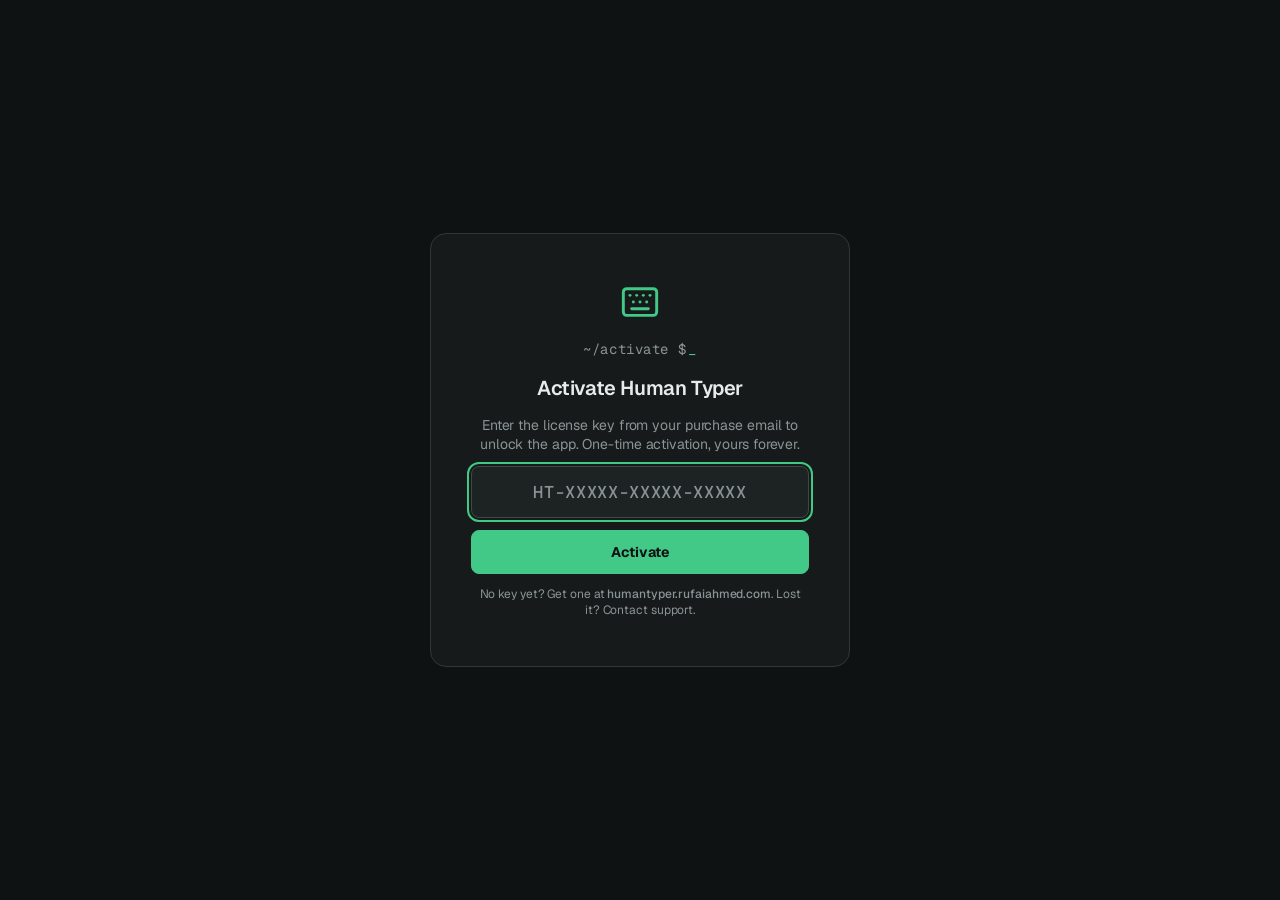
==== commit 8fefbdcf: "chore: typer and GUI updates" ====
--- a/gui/index.html
+++ b/gui/index.html
@@ -168,6 +168,20 @@
                     </div>
                 </div>
 
+                <div class="toggle-group" id="paste-group">
+                    <div class="toggle-container">
+                        <span class="toggle-title">Paste as typing</span>
+                        <span class="toggle-desc">Press <kbd class="keycap">Cmd/Ctrl + V</kbd> in any other app and Human Typer types your clipboard there instead of pasting it, using the settings above. <kbd class="keycap">Cmd/Ctrl + Shift + V</kbd> still pastes normally, pasting inside this window is never touched, and anything over 5,000 characters pastes normally too.</span>
+                    </div>
+                    <div class="toggle-control">
+                        <label class="switch">
+                            <input type="checkbox" id="paste-toggle">
+                            <span class="slider-round"></span>
+                        </label>
+                        <span class="toggle-state" aria-hidden="true"></span>
+                    </div>
+                </div>
+
                 <div class="toggle-group">
                     <div class="toggle-container">
                         <span class="toggle-title">Clipboard watch</span>
@@ -198,7 +212,7 @@
                             <path d="M12 16v-4"/><path d="M12 8h.01"/>
                         </svg>
                     </span>
-                    <span>Press <kbd class="keycap">Cmd + .</kbd> from any app to stop instantly. <kbd class="keycap">esc</kbd> also stops while this window is focused.</span>
+                    <span>Press <kbd class="keycap">Cmd + .</kbd> from any app to stop instantly. <kbd class="keycap">esc</kbd> also stops while this window is focused. Paste as typing only runs while Human Typer is open, and quitting the app puts normal pasting back.</span>
                 </div>
             </section>
 
--- a/gui/style.css
+++ b/gui/style.css
@@ -506,8 +506,8 @@
 
 .toggle-state{ font-size:var(--text-sm); color:var(--text-muted); letter-spacing:var(--ls-key); }
 .toggle-state::after{ content:"off"; }
-.toggle-control:has(#humanize:checked) .toggle-state{ color:var(--accent-text); }
-.toggle-control:has(#humanize:checked) .toggle-state::after{ content:"on"; }
+.toggle-control:has(input:checked) .toggle-state{ color:var(--accent-text); }
+.toggle-control:has(input:checked) .toggle-state::after{ content:"on"; }
 
 /* disabled control group (typo slider when Humanize is off) */
 .control-group.disabled{ opacity:0.4; pointer-events:none; }
